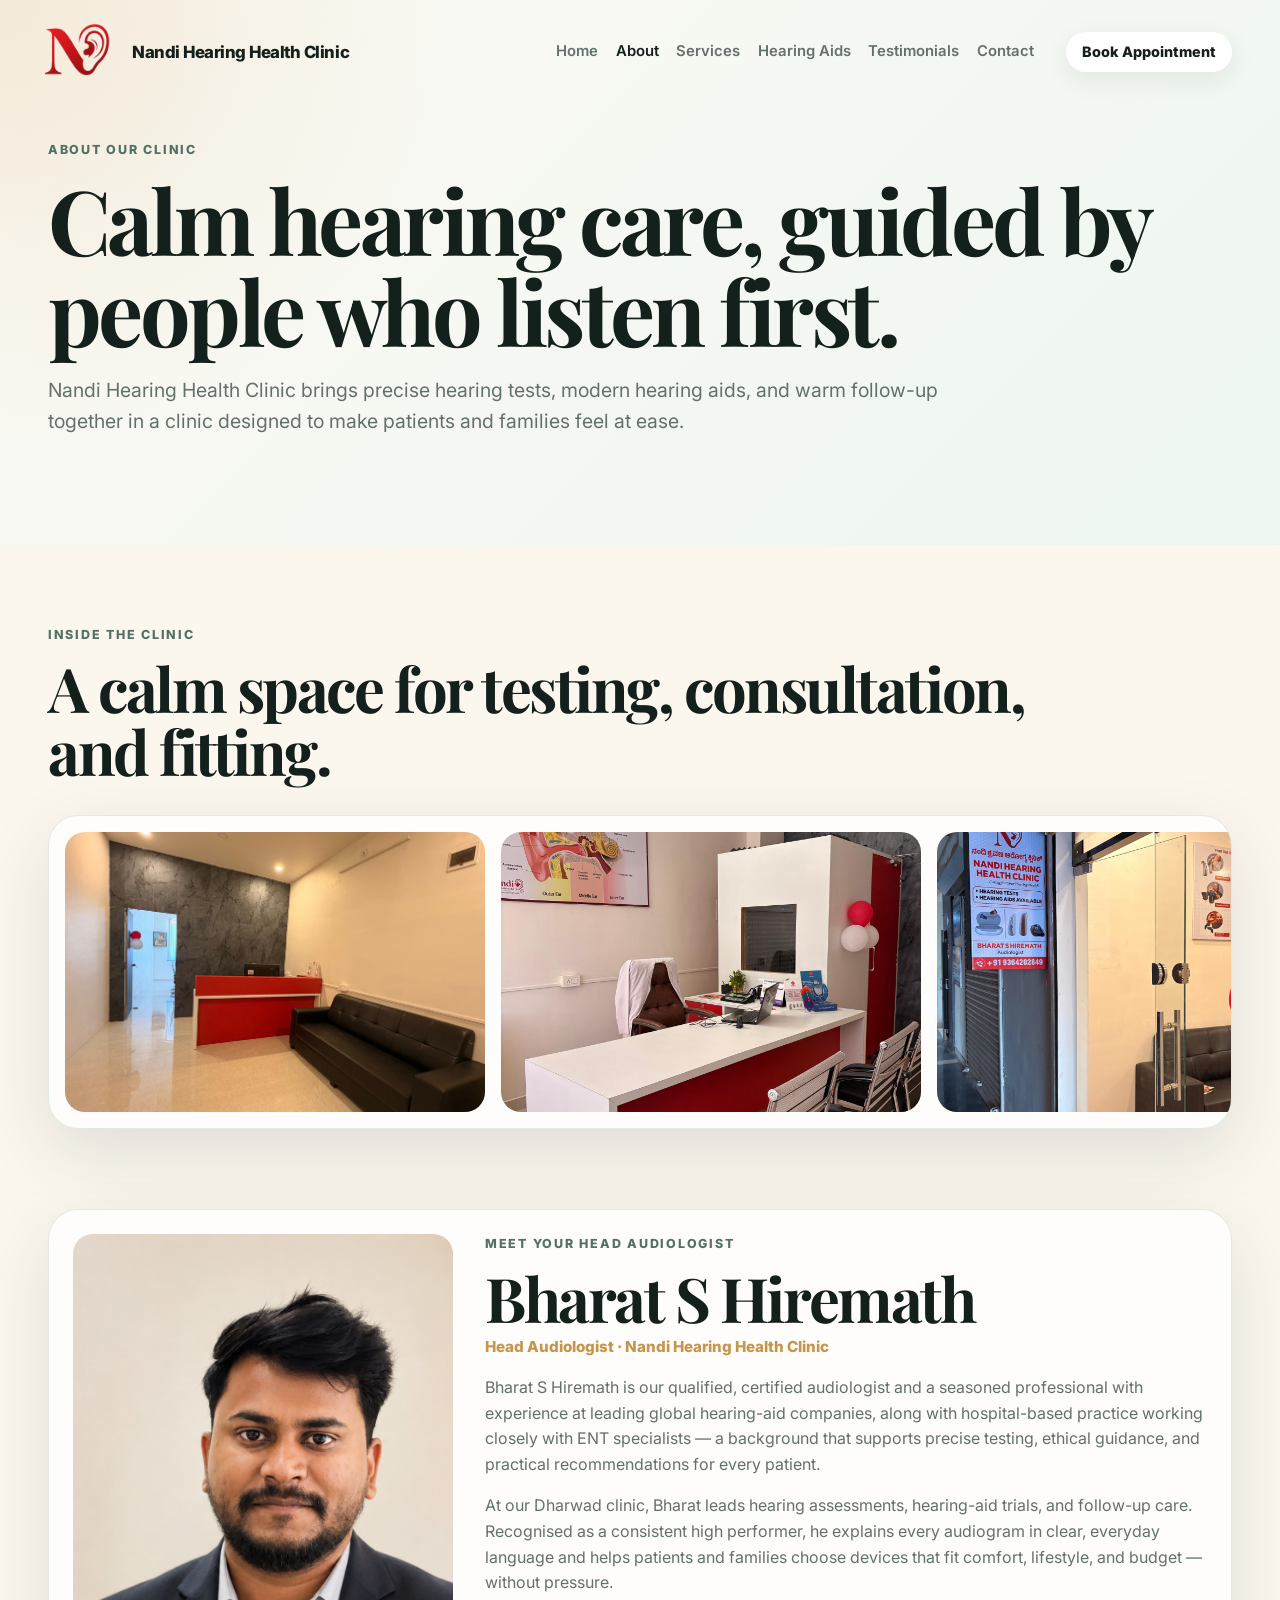
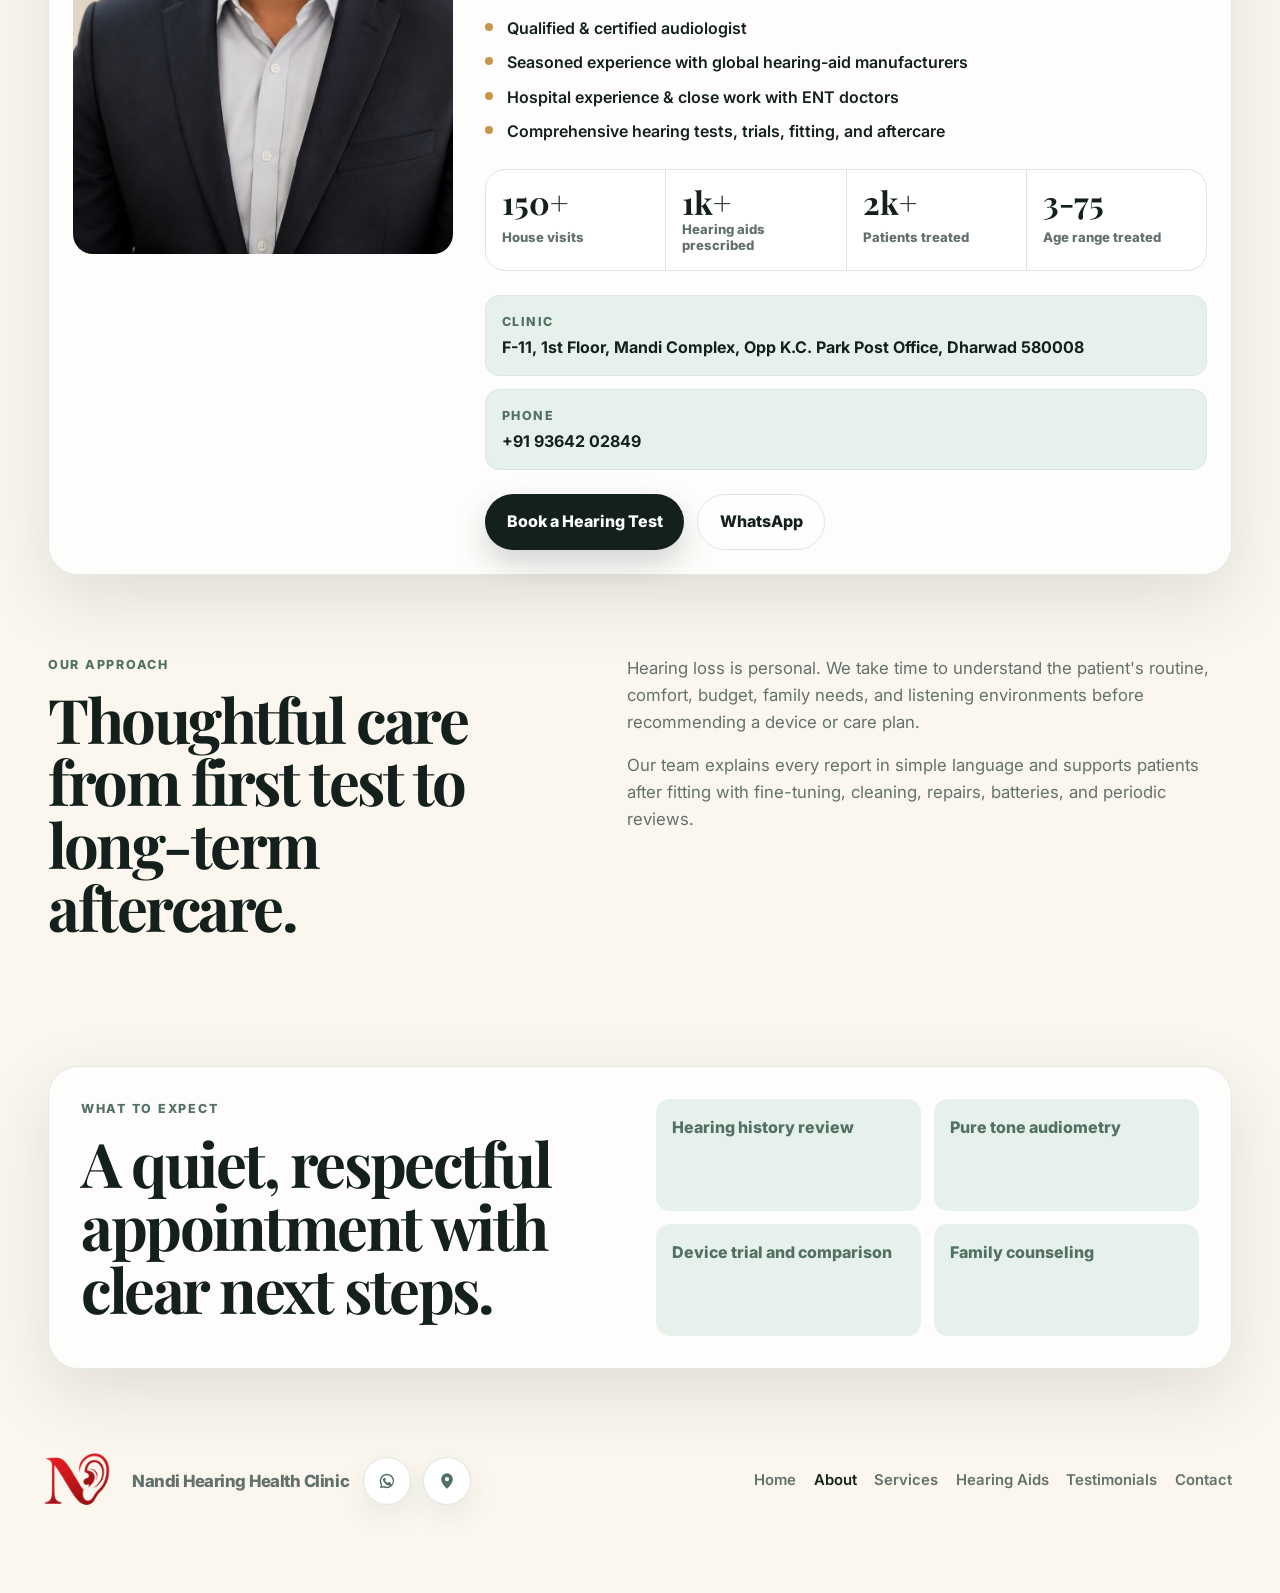
==== about/index.html @ ba181e6f "Remove outdated HTML files for about, contact, hearing aids, services, and testimonials pages; updat" ====
<!doctype html>
<html lang="en">

<head>
  <meta charset="UTF-8" />
  <meta name="viewport" content="width=device-width, initial-scale=1.0" />
  <meta name="description"
    content="Meet Bharat S Hiremath, head audiologist at Nandi Hearing Health Clinic in Dharwad — hearing tests, hearing aids, and patient-first care." />
  <title>About | Nandi Hearing Health Clinic</title>
  <link rel="preconnect" href="https://fonts.googleapis.com" />
  <link rel="preconnect" href="https://fonts.gstatic.com" crossorigin />
  <link
    href="https://fonts.googleapis.com/css2?family=Inter:wght@400;500;600;700;800&family=Playfair+Display:wght@600;700&display=swap"
    rel="stylesheet" />
  <link rel="stylesheet" href="../styles.css?v=responsive-1" />
  <link rel="icon" href="../photos/logo/logo.png" type="image/png" />
</head>

<body>
  <header class="page-header">
    <nav class="nav section" aria-label="Primary navigation">
      <a class="brand" href="../" aria-label="Nandi Hearing Health Clinic home">
        <img class="brand-mark" src="../photos/logo/logo.png" alt="" width="120" height="120" />
        <span>Nandi Hearing Health Clinic</span>
      </a>
      <button class="nav-toggle" type="button" aria-expanded="false" aria-controls="site-nav" aria-label="Open menu">
        <span></span>
        <span></span>
        <span></span>
      </button>
      <div class="nav-links" id="site-nav">
        <a href="../">Home</a>
        <a class="active" href="./">About</a>
        <a href="../services/">Services</a>
        <a href="../hearing-aids/">Hearing Aids</a>
        <a href="../testimonials/">Testimonials</a>
        <a href="../contact/">Contact</a>
      </div>
      <a class="nav-cta" href="tel:+919364202849">Book Appointment</a>
    </nav>

    <section class="page-hero section">
      <p class="eyebrow">About our clinic</p>
      <h1>Calm hearing care, guided by people who listen first.</h1>
      <p>
        Nandi Hearing Health Clinic brings precise hearing tests, modern hearing aids, and warm
        follow-up together in a clinic designed to make patients and families feel at ease.
      </p>
    </section>
  </header>

  <main>
    <section class="section page-section">
      <div class="section-heading">
        <p class="eyebrow">Inside the clinic</p>
        <h2>A calm space for testing, consultation, and fitting.</h2>
      </div>
      <div class="auto-carousel" aria-label="Clinic photo carousel">
        <div class="auto-carousel-track">
          <img src="../photos/clinic/reception.jpg" alt="Reception at Nandi Hearing Health Clinic" />
          <img src="../photos/clinic/cabin.jpeg" alt="Audiology consultation cabin" />
          <img src="../photos/clinic/entrance.jpeg" alt="Clinic entrance" />
          <img src="../photos/clinic/building.jpeg" alt="Clinic building" />
          <img src="../photos/clinic/outside.jpeg" alt="Outside view of the clinic" />
          <img src="../photos/clinic/reception.jpg" alt="" aria-hidden="true" />
          <img src="../photos/clinic/cabin.jpeg" alt="" aria-hidden="true" />
          <img src="../photos/clinic/entrance.jpeg" alt="" aria-hidden="true" />
          <img src="../photos/clinic/building.jpeg" alt="" aria-hidden="true" />
          <img src="../photos/clinic/outside.jpeg" alt="" aria-hidden="true" />
        </div>
      </div>
    </section>

    <section class="section page-section" id="audiologist">
      <article class="audiologist-profile">
        <div class="audiologist-profile-media">
          <img src="../photos/audiologist/Audiologist.jpeg"
            alt="Nandi Hearing Health Clinic — Bharat S Hiremath, Head Audiologist" width="520" height="620"
            loading="lazy" />
        </div>
        <div class="audiologist-profile-copy">
          <p class="eyebrow">Meet your head audiologist</p>
          <h2>Bharat S Hiremath</h2>
          <p class="audiologist-title">Head Audiologist · Nandi Hearing Health Clinic</p>
          <p>
            Bharat S Hiremath is our qualified, certified audiologist and a seasoned professional
            with experience at leading
            global hearing-aid companies, along with hospital-based practice working closely
            with ENT specialists — a background that supports precise testing, ethical
            guidance, and practical recommendations for every patient.
          </p>
          <p>
            At our Dharwad clinic, Bharat leads hearing assessments, hearing-aid trials, and
            follow-up care. Recognised as a consistent high performer, he explains every
            audiogram in clear, everyday language and helps patients and families choose
            devices that fit comfort, lifestyle, and budget — without pressure.
          </p>
          <ul class="audiologist-highlights">
            <li>Qualified & certified audiologist</li>
            <li>Seasoned experience with global hearing-aid manufacturers</li>
            <li>Hospital experience & close work with ENT doctors</li>
            <li>Comprehensive hearing tests, trials, fitting, and aftercare</li>
          </ul>
          <div class="audiologist-stats" aria-label="Audiologist care statistics">
            <div>
              <strong>150+</strong>
              <span>House visits</span>
            </div>
            <div>
              <strong>1k+</strong>
              <span>Hearing aids prescribed</span>
            </div>
            <div>
              <strong>2k+</strong>
              <span>Patients treated</span>
            </div>
            <div>
              <strong>3-75</strong>
              <span>Age range treated</span>
            </div>
          </div>
          <div class="audiologist-meta">
            <div>
              <span>Clinic</span>
              <strong>F-11, 1st Floor, Mandi Complex, Opp K.C. Park Post Office, Dharwad 580008</strong>
            </div>
            <div>
              <span>Phone</span>
              <strong><a href="tel:+919364202849">+91 93642 02849</a></strong>
            </div>
          </div>
          <div class="audiologist-actions">
            <a class="button button-primary" href="tel:+919364202849">Book a Hearing Test</a>
            <a class="button button-secondary" href="https://wa.me/919364202849" target="_blank" rel="noreferrer">
              WhatsApp
            </a>
          </div>
        </div>
      </article>
    </section>

    <section class="split section page-section">
      <div>
        <p class="eyebrow">Our approach</p>
        <h2>Thoughtful care from first test to long-term aftercare.</h2>
      </div>
      <div class="split-copy">
        <p>
          Hearing loss is personal. We take time to understand the patient's routine,
          comfort, budget, family needs, and listening environments before recommending a
          device or care plan.
        </p>
        <p>
          Our team explains every report in simple language and supports patients after
          fitting with fine-tuning, cleaning, repairs, batteries, and periodic reviews.
        </p>
      </div>
    </section>

    <section class="section page-section compact-section">
      <div class="why-card">
        <div>
          <p class="eyebrow">What to expect</p>
          <h2>A quiet, respectful appointment with clear next steps.</h2>
        </div>
        <div class="why-list">
          <span>Hearing history review</span>
          <span>Pure tone audiometry</span>
          <span>Device trial and comparison</span>
          <span>Family counseling</span>
        </div>
      </div>
    </section>
  </main>

  <footer class="footer">
    <div class="footer-brand">
      <a class="brand" href="../">
        <img class="brand-mark" src="../photos/logo/logo.png" alt="" width="120" height="120" />
        <span>Nandi Hearing Health Clinic</span>
      </a>
      <div class="footer-brand-icons icon-links" aria-label="Contact us">
        <a href="https://wa.me/919364202849" target="_blank" rel="noreferrer" aria-label="WhatsApp">
          <svg viewBox="0 0 24 24" aria-hidden="true">
            <path
              d="M12 3.2A8.7 8.7 0 0 0 4.6 16.5L3.5 20.8l4.4-1.1A8.7 8.7 0 1 0 12 3.2Zm0 15.8a7 7 0 0 1-3.6-1l-.3-.2-2.6.7.7-2.5-.2-.3A7 7 0 1 1 12 19Zm4-5.2c-.2-.1-1.3-.7-1.5-.7s-.3-.1-.5.1-.6.7-.7.9-.3.2-.5.1a5.8 5.8 0 0 1-2.9-2.5c-.2-.3 0-.4.1-.6l.4-.5c.1-.2.1-.3 0-.5l-.7-1.6c-.2-.4-.3-.4-.5-.4h-.4c-.2 0-.5.1-.7.3-.3.3-.9.9-.9 2.1s.9 2.4 1 2.6c.1.2 1.8 2.8 4.4 3.9.6.3 1.1.4 1.5.5.6.2 1.2.1 1.6.1.5-.1 1.3-.5 1.5-1.1.2-.5.2-1 .1-1.1 0-.2-.2-.2-.4-.3Z" />
          </svg>
        </a>
        <a href="https://www.google.com/search?sca_esv=329b636961daedd2&amp;sxsrf=ANbL-n7UEyuGPYiP8LibcN6B_UWHxGf1Eg:1778841564408&amp;q=Nandi+Hearing+Health+Clinic&amp;si=AL3DRZGNtcdgKOqVhotcr-UG2kkYpwR2WO4qu3O00NmpwBmLnYh-MBgK6r3JSb_7pPasdNBf3IpiQdnf6ZTWlhOPQF0CysIoCIsLLjvF9m_OcBkJsQEiHB6d9CXgu1tKIDxrBu3wslUM&amp;sa=X&amp;sqi=2&amp;ved=2ahUKEwjIqrucjbuUAxV6LBAIHUN8BsAQ_coHegQINBAB&amp;biw=1646&amp;bih=860&amp;dpr=1.75"
          target="_blank" rel="noreferrer" aria-label="View location on Google">
          <svg viewBox="0 0 24 24" aria-hidden="true">
            <path
              d="M12 2.8a7 7 0 0 0-7 7c0 5.3 7 11.4 7 11.4s7-6.1 7-11.4a7 7 0 0 0-7-7Zm0 9.5a2.5 2.5 0 1 1 0-5 2.5 2.5 0 0 1 0 5Z" />
          </svg>
        </a>
      </div>
    </div>
    <div class="footer-links">
      <a href="../">Home</a>
      <a class="active" href="./">About</a>
      <a href="../services/">Services</a>
      <a href="../hearing-aids/">Hearing Aids</a>
      <a href="../testimonials/">Testimonials</a>
      <a href="../contact/">Contact</a>
    </div>
  </footer>
  <script src="../script.js"></script>
</body>

</html>
---- styles.css ----
:root {
  --ink: #13201c;
  --muted: #63716c;
  --line: #dde7e2;
  --cream: #fbf7ef;
  --sage: #e7f1eb;
  --sage-dark: #527164;
  --gold: #c7954a;
  --white: #ffffff;
  --shadow: 0 24px 70px rgba(30, 45, 40, 0.12);
  --radius-lg: 30px;
  --radius-md: 20px;
  --radius-sm: 14px;
  --page-max: 1280px;
  --gutter: clamp(1.25rem, 4vw, 3rem);
}

* {
  box-sizing: border-box;
}

html {
  scroll-behavior: smooth;
}

body {
  margin: 0;
  overflow-x: hidden;
  background: var(--cream);
  color: var(--ink);
  font-family: "Inter", system-ui, -apple-system, BlinkMacSystemFont, "Segoe UI", sans-serif;
  line-height: 1.6;
}

img,
svg {
  max-width: 100%;
}

a {
  color: inherit;
  text-decoration: none;
}

button,
input,
select {
  font: inherit;
}

input,
select {
  color-scheme: light;
}

.site-header {
  position: relative;
  overflow: hidden;
  padding-top: 0;
  background:
    radial-gradient(circle at top right, rgba(199, 149, 74, 0.2), transparent 34rem),
    linear-gradient(135deg, #fdfaf4 0%, #edf6f0 100%);
}

.page-header {
  position: relative;
  overflow: hidden;
  padding-top: 0;
  background:
    radial-gradient(circle at top left, rgba(199, 149, 74, 0.16), transparent 28rem),
    linear-gradient(135deg, #fdfaf4 0%, #edf6f0 100%);
}

.site-header>.nav,
.page-header>.nav {
  margin-top: -1.75rem;
  padding-top: 0;
  padding-bottom: 1.75rem;
}

.site-header>.hero,
.page-header>.page-hero {
  margin-top: -1.25rem;
  padding-top: 0;
}

.site-header .hero-content,
.page-header .page-hero>.eyebrow:first-child {
  margin-top: -0.35rem;
}

.site-header::after {
  position: absolute;
  right: -9rem;
  bottom: -12rem;
  width: 28rem;
  height: 28rem;
  content: "";
  border: 1px solid rgba(82, 113, 100, 0.18);
  border-radius: 999px;
}

.section {
  width: min(100%, var(--page-max));
  max-width: var(--page-max);
  margin-right: auto;
  margin-left: auto;
  padding-right: var(--gutter);
  padding-left: var(--gutter);
}

.nav {
  position: relative;
  z-index: 2;
  display: flex;
  flex-wrap: nowrap;
  align-items: center;
  justify-content: space-between;
  gap: 1rem 1.5rem;
  width: min(100%, var(--page-max));
  max-width: var(--page-max);
  margin-right: auto;
  margin-left: auto;
  padding-top: 0;
  padding-bottom: 0;
  padding-right: var(--gutter);
  padding-left: var(--gutter);
}

.nav-toggle {
  display: none;
  flex-direction: column;
  justify-content: center;
  gap: 0.32rem;
  width: 2.75rem;
  height: 2.75rem;
  margin-left: auto;
  padding: 0;
  border: 1px solid var(--line);
  border-radius: 999px;
  background: var(--white);
  box-shadow: 0 8px 26px rgba(30, 45, 40, 0.08);
  cursor: pointer;
}

.nav-toggle span {
  display: block;
  width: 1.1rem;
  height: 2px;
  margin: 0 auto;
  border-radius: 999px;
  background: var(--ink);
  transition: transform 180ms ease, opacity 180ms ease;
}

.nav-toggle[aria-expanded="true"] span:nth-child(1) {
  transform: translateY(6px) rotate(45deg);
}

.nav-toggle[aria-expanded="true"] span:nth-child(2) {
  opacity: 0;
}

.nav-toggle[aria-expanded="true"] span:nth-child(3) {
  transform: translateY(-6px) rotate(-45deg);
}

.brand {
  display: flex;
  align-items: center;
  gap: 0.75rem;
  min-height: 2.75rem;
  min-width: 0;
  margin-left: -0.5rem;
  font-weight: 800;
  letter-spacing: -0.03em;
}

.brand>span {
  font-size: clamp(0.92rem, 1.6vw, 1.05rem);
  line-height: 1.25;
  white-space: nowrap;
}

.brand-mark {
  display: block;
  width: 2.75rem;
  height: 2.75rem;
  flex-shrink: 0;
  overflow: hidden;
  border-radius: 0;
  background: transparent;
  object-fit: contain;
}

.nav .brand-mark {
  width: 10rem;
  height: 10rem;
}

.nav .brand {
  min-height: 0;
  gap: 0;
  margin-left: -3.25rem;
}

.nav .brand>span {
  margin-left: -1.5rem;
}

.footer .brand-mark {
  width: 10rem;
  height: 10rem;
}

.footer-brand {
  display: flex;
  align-items: center;
  gap: 0.85rem;
  flex-wrap: wrap;
  min-width: 0;
  margin-left: -3.25rem;
}

.footer .footer-brand .brand {
  gap: 0;
  margin-left: 0;
  min-height: 0;
}

.footer .brand>span {
  margin-left: -1.5rem;
}

.footer-brand-icons {
  flex-shrink: 0;
}

.nav-links {
  display: flex;
  align-items: center;
  gap: clamp(0.65rem, 1.4vw, 1.1rem);
  margin-left: auto;
  margin-right: 0.5rem;
  color: var(--muted);
  font-size: 0.93rem;
  font-weight: 600;
  white-space: nowrap;
}

.nav-links a {
  transition: color 180ms ease;
}

.nav-links a:hover {
  color: var(--ink);
}

.nav-links a.active {
  color: var(--ink);
}

.nav-cta,
.button {
  display: inline-flex;
  align-items: center;
  justify-content: center;
  min-height: 3rem;
  border: 0;
  border-radius: 999px;
  cursor: pointer;
  font-weight: 800;
  transition:
    transform 180ms ease,
    box-shadow 180ms ease,
    background 180ms ease;
}

.nav-cta {
  min-height: 2.5rem;
  padding: 0.5rem 1rem;
  background: var(--white);
  box-shadow: 0 8px 26px rgba(30, 45, 40, 0.08);
  font-size: 0.9rem;
  white-space: nowrap;
}

.button {
  padding: 0.9rem 1.35rem;
}

.button:hover,
.nav-cta:hover {
  transform: translateY(-2px);
}

.button-primary {
  background: var(--ink);
  color: var(--white);
  box-shadow: 0 14px 30px rgba(19, 32, 28, 0.18);
}

.button-primary:hover {
  background: #20342e;
}

.button-secondary {
  border: 1px solid var(--line);
  background: rgba(255, 255, 255, 0.7);
  color: var(--ink);
}

.text-link {
  display: inline-flex;
  align-items: center;
  color: var(--sage-dark);
  font-weight: 800;
  text-decoration: underline;
  text-underline-offset: 0.28em;
}

.full-width {
  width: 100%;
}

.hero {
  position: relative;
  z-index: 1;
  display: grid;
  grid-template-columns: minmax(0, 1fr) minmax(320px, 440px);
  gap: 1.25rem;
  align-items: start;
  padding-top: 0;
  padding-bottom: 6rem;
}

.hero-content,
.hero-aside {
  min-width: 0;
}

.hero-aside {
  display: grid;
  gap: 1rem;
  align-content: start;
}

.hero-visual {
  grid-column: 1 / -1;
  overflow: hidden;
  border: 1px solid rgba(221, 231, 226, 0.9);
  border-radius: var(--radius-lg);
  box-shadow: var(--shadow);
}

.hero-visual img {
  display: block;
  width: 100%;
  max-height: 420px;
  object-fit: cover;
}

.hero-media {
  margin: 0;
  overflow: hidden;
  border: 1px solid rgba(221, 231, 226, 0.9);
  border-radius: var(--radius-lg);
  box-shadow: var(--shadow);
  min-height: min(420px, 55vh);
  background: linear-gradient(160deg,
      rgba(255, 255, 255, 0.55),
      rgba(221, 231, 226, 0.75));
}

.hero-media img {
  display: block;
  width: 100%;
  max-height: min(560px, 70vh);
  object-fit: cover;
}

.hero-aside .hero-media img {
  max-height: min(280px, 40vh);
}

.hero-media:has(img) {
  min-height: 0;
  background: none;
}

.page-hero {
  padding-top: 0;
  padding-bottom: 5.5rem;
}

.page-hero h1 {
  max-width: none;
  margin-bottom: 1.2rem;
  font-size: clamp(3rem, 7vw, 5.8rem);
}

.page-hero p:not(.eyebrow) {
  max-width: min(100%, 920px);
  color: var(--muted);
  font-size: clamp(1.05rem, 2vw, 1.22rem);
}

.eyebrow {
  margin: 0 0 0.8rem;
  color: var(--sage-dark);
  font-size: 0.78rem;
  font-weight: 800;
  letter-spacing: 0.14em;
  text-transform: uppercase;
}

h1,
h2,
h3,
p {
  margin-top: 0;
}

h1,
h2 {
  font-family: "Playfair Display", Georgia, serif;
  letter-spacing: -0.04em;
  line-height: 1.02;
}

h1 {
  max-width: 100%;
  margin-bottom: 1.4rem;
  font-size: clamp(3.2rem, 8vw, 6.75rem);
  overflow-wrap: normal;
  word-break: normal;
  hyphens: none;
}

h2 {
  margin-bottom: 1rem;
  font-size: clamp(2.2rem, 4.8vw, 4.4rem);
}

h3 {
  margin-bottom: 0.65rem;
  font-size: 1.15rem;
  letter-spacing: -0.02em;
}

.hero-copy {
  max-width: 660px;
  color: var(--muted);
  font-size: clamp(1.05rem, 2vw, 1.25rem);
}

.hero-actions,
.trust-row {
  display: flex;
  flex-wrap: wrap;
  gap: 0.8rem;
  align-items: center;
}

.hero-actions {
  margin-top: 2rem;
}

.trust-row {
  margin-top: 1.6rem;
  color: var(--sage-dark);
  font-size: 0.95rem;
  font-weight: 800;
}

.trust-row span {
  display: inline-flex;
  align-items: center;
  gap: 0.45rem;
}

.trust-row span::before {
  width: 0.5rem;
  height: 0.5rem;
  content: "";
  border-radius: 50%;
  background: var(--gold);
}

.service-card,
.product-grid article,
.testimonial-grid figure,
.contact-panel,
.why-card {
  border: 1px solid rgba(221, 231, 226, 0.9);
  background: rgba(255, 255, 255, 0.74);
  box-shadow: var(--shadow);
  backdrop-filter: blur(16px);
}

.service-card p,
.product-grid p,
.testimonial-grid blockquote,
.contact-panel p,
.split-copy {
  color: var(--muted);
}

.card-topline {
  display: inline-flex;
  margin-bottom: 1rem;
  padding: 0.35rem 0.7rem;
  border-radius: 999px;
  background: var(--sage);
  color: var(--sage-dark);
  font-size: 0.78rem;
  font-weight: 800;
}

.stats {
  display: grid;
  grid-template-columns: repeat(4, minmax(0, 1fr));
  gap: 1px;
  overflow: hidden;
  position: relative;
  z-index: 2;
  margin-top: 2rem;
  border: 1px solid var(--line);
  border-radius: var(--radius-lg);
  background: var(--line);
  box-shadow: 0 18px 50px rgba(30, 45, 40, 0.09);
}

.stats div {
  display: grid;
  gap: 0.2rem;
  min-width: 0;
  padding: 1.35rem;
  background: var(--white);
}

.stats strong {
  font-family: "Playfair Display", Georgia, serif;
  font-size: clamp(1.85rem, 3vw, 2.25rem);
  line-height: 1;
  white-space: nowrap;
}

.stats span {
  color: var(--muted);
  font-size: 0.9rem;
  font-weight: 700;
}

.split {
  display: grid;
  grid-template-columns: 0.85fr 1fr;
  gap: 4rem;
  padding-top: 7rem;
  padding-bottom: 4.5rem;
}

.split-copy {
  font-size: 1.05rem;
}

.narrative-copy {
  max-width: min(100%, 980px);
  color: var(--muted);
  font-size: 1.05rem;
}

.section-heading {
  max-width: min(100%, 1080px);
  margin-bottom: 2rem;
}

.page-section {
  padding-top: 5rem;
}

.compact-section {
  padding-top: 2.5rem;
}

.compact-section .why-card {
  margin-top: 0;
}

.service-grid,
.product-grid,
.testimonial-grid {
  display: grid;
  gap: 1rem;
}

.problem-grid,
.journey-grid {
  display: grid;
  gap: 1rem;
}

.problem-grid {
  grid-template-columns: repeat(4, 1fr);
}

.problem-grid article,
.journey-grid article {
  border: 1px solid rgba(221, 231, 226, 0.9);
  background: rgba(255, 255, 255, 0.74);
  box-shadow: 0 14px 38px rgba(30, 45, 40, 0.07);
}

.problem-grid article {
  padding: 1.35rem;
  border-radius: var(--radius-md);
}

.problem-grid p,
.journey-grid p,
.impact-copy,
.home-cta p {
  color: var(--muted);
}

.impact-card,
.home-cta {
  display: grid;
  grid-template-columns: 0.9fr 1fr;
  gap: 2rem;
  margin-top: 0;
  padding: 2rem;
  border: 1px solid rgba(221, 231, 226, 0.9);
  border-radius: var(--radius-lg);
  background:
    radial-gradient(circle at top right, rgba(199, 149, 74, 0.16), transparent 22rem),
    rgba(255, 255, 255, 0.82);
  box-shadow: var(--shadow);
}

.impact-card h2,
.home-cta h2 {
  margin-bottom: 0;
}

.impact-copy {
  font-size: 1.05rem;
}

.journey-grid {
  grid-template-columns: repeat(4, 1fr);
}

.journey-grid article {
  padding: 1.35rem;
  border-radius: var(--radius-md);
}

.journey-grid span {
  display: inline-flex;
  margin-bottom: 1.2rem;
  color: var(--gold);
  font-family: "Playfair Display", Georgia, serif;
  font-size: 1.8rem;
  font-weight: 700;
}

.home-cta {
  align-items: center;
}

.home-cta h2 {
  max-width: none;
}

/* Body copy under the headline ("Why choose Nandi") */
.home-cta>div:first-child>h2+p {
  margin-top: 1.25rem;
  padding-top: 0.5rem;
}

.home-benefits {
  margin-top: 0;
}

.home-cta-links {
  display: flex;
  flex-wrap: wrap;
  gap: 0.8rem;
  justify-content: flex-start;
}

.home-cta-side {
  display: grid;
  gap: 1.2rem;
}

.service-grid {
  grid-template-columns: repeat(3, 1fr);
}

.service-card {
  padding: 1.35rem;
  border-radius: var(--radius-md);
  box-shadow: none;
}

.service-card .icon {
  display: inline-flex;
  margin-bottom: 1.5rem;
  color: var(--gold);
  font-family: "Playfair Display", Georgia, serif;
  font-size: 1.8rem;
  font-weight: 700;
}

.hearing-aids {
  padding-top: 6rem;
  padding-bottom: 0;
}

.product-grid {
  grid-template-columns: repeat(3, 1fr);
}

.product-grid article {
  display: grid;
  overflow: hidden;
  min-height: auto;
  padding: 0;
  border-radius: var(--radius-lg);
  background: rgba(255, 255, 255, 0.74);
  color: var(--ink);
}

.product-image {
  display: grid;
  min-height: 220px;
  place-items: center;
  padding: 1.5rem;
  background:
    radial-gradient(circle at top right, rgba(199, 149, 74, 0.16), transparent 12rem),
    linear-gradient(180deg, var(--sage), rgba(255, 255, 255, 0.95));
}

.product-image img {
  width: 100%;
  max-height: 190px;
  object-fit: contain;
}

.product-copy {
  padding: 1.35rem 1.5rem 1.5rem;
}

.product-grid p {
  color: var(--muted);
}

.brands-section {
  padding-top: 5rem;
}

.brand-strip {
  display: flex;
  flex-wrap: wrap;
  align-items: center;
  justify-content: center;
  gap: clamp(2rem, 5vw, 4rem);
  padding: 2.4rem;
  border: 1px solid rgba(221, 231, 226, 0.9);
  border-radius: var(--radius-lg);
  background: rgba(255, 255, 255, 0.74);
  box-shadow: var(--shadow);
}

.brands-section .brand-strip img {
  width: auto;
  height: 140px;
  max-width: none;
  max-height: none;
  object-fit: contain;
  filter: grayscale(0.15);
  opacity: 0.92;
}

.auto-carousel {
  overflow: hidden;
  border: 1px solid rgba(221, 231, 226, 0.9);
  border-radius: var(--radius-lg);
  background: rgba(255, 255, 255, 0.74);
  box-shadow: var(--shadow);
}

.auto-carousel:has(+ .service-grid) {
  margin-bottom: 2.5rem;
}

.auto-carousel-track {
  display: flex;
  width: max-content;
  gap: 1rem;
  padding: 1rem;
  animation: carousel-scroll 42s linear infinite;
}

.auto-carousel:hover .auto-carousel-track {
  animation-play-state: paused;
}

.auto-carousel img {
  width: min(72vw, 420px);
  height: 280px;
  flex: 0 0 auto;
  border-radius: var(--radius-md);
  object-fit: cover;
}

.product-carousel .auto-carousel-track {
  animation-duration: 56s;
}

.product-carousel img {
  padding: 1rem;
  background:
    radial-gradient(circle at top right, rgba(199, 149, 74, 0.12), transparent 12rem),
    linear-gradient(180deg, var(--sage), rgba(255, 255, 255, 0.95));
  object-fit: contain;
}

@keyframes carousel-scroll {
  from {
    transform: translateX(0);
  }

  to {
    transform: translateX(calc(-50% - 0.5rem));
  }
}

@media (prefers-reduced-motion: reduce) {
  .auto-carousel-track {
    animation: none;
  }
}

.feature-image {
  overflow: hidden;
  margin-bottom: 2rem;
  border: 1px solid rgba(221, 231, 226, 0.9);
  border-radius: var(--radius-lg);
  box-shadow: var(--shadow);
}

.feature-image img {
  display: block;
  width: 100%;
  max-height: 360px;
  object-fit: cover;
}

.contact-photo {
  overflow: hidden;
  margin-top: 1.15rem;
  border: 1px solid var(--line);
  border-radius: var(--radius-md);
}

.contact-photo img {
  display: block;
  width: 100%;
  max-height: 300px;
  object-fit: contain;
  background: var(--white);
}

.why-card {
  display: grid;
  grid-template-columns: 1fr 1fr;
  gap: 2rem;
  margin: 6rem 0 0;
  padding: 2rem;
  border-radius: var(--radius-lg);
}

.why-list {
  display: grid;
  grid-template-columns: repeat(2, 1fr);
  gap: 0.8rem;
}

.why-list span {
  padding: 1rem;
  border-radius: var(--radius-sm);
  background: var(--sage);
  color: var(--sage-dark);
  font-weight: 800;
}

#testimonials {
  padding-top: 6rem;
}

.testimonial-grid {
  grid-template-columns: repeat(3, 1fr);
}

.testimonial-grid figure {
  margin: 0;
  padding: 1.35rem;
  border-radius: var(--radius-md);
  box-shadow: none;
}

.testimonial-grid blockquote {
  margin: 0 0 1.2rem;
}

.testimonial-grid figcaption {
  color: var(--ink);
  font-weight: 800;
}


.contact {
  padding-top: 6rem;
  padding-bottom: 6rem;
}

.contact-panel {
  display: grid;
  grid-template-columns: minmax(0, 0.85fr) minmax(0, 1fr);
  grid-template-rows: auto auto;
  align-items: start;
  column-gap: 2rem;
  row-gap: 1.15rem;
  padding: 2rem;
  border-radius: var(--radius-lg);
  background:
    radial-gradient(circle at top left, rgba(199, 149, 74, 0.17), transparent 20rem),
    rgba(255, 255, 255, 0.82);
}

.contact-panel__lead {
  grid-column: 1;
  grid-row: 1;
  display: flex;
  flex-direction: column;
  gap: 1.15rem;
  min-width: 0;
}

.contact-panel>.clinic-info {
  grid-column: 2;
  grid-row: 1;
  margin-top: 0;
}

.contact-panel__cta-stack {
  grid-column: 1;
  grid-row: 2;
  display: flex;
  flex-direction: column;
  gap: 1rem;
  min-width: 0;
}

.contact-panel>.contact-photo {
  grid-column: 2;
  grid-row: 2;
  margin-top: 0;
}

.contact-panel__cta-stack .contact-call-cta {
  justify-items: stretch;
  text-align: left;
}

.contact-panel__cta-stack .contact-call-cta__hint {
  max-width: none;
}

.contact-panel__cta-stack .contact-call-cta__btn {
  max-width: none;
}

.contact-panel__cta-stack .contact-details {
  margin-top: 0;
}

.contact-hours {
  margin: 0;
  color: var(--muted);
  font-size: 0.95rem;
  font-weight: 600;
  text-align: center;
}

.contact-hours strong {
  color: var(--ink);
  font-weight: 800;
}

.contact-details {
  display: grid;
  gap: 0.6rem;
  margin-top: 1.5rem;
  color: var(--muted);
  font-weight: 700;
}

.contact-details a:hover {
  color: var(--ink);
}

.icon-links {
  display: flex;
  flex-wrap: wrap;
  gap: 0.75rem;
}

.icon-links a {
  display: inline-grid;
  width: 3rem;
  height: 3rem;
  place-items: center;
  border: 1px solid var(--line);
  border-radius: 999px;
  background: var(--white);
  color: var(--sage-dark);
  box-shadow: 0 10px 28px rgba(30, 45, 40, 0.08);
  transition:
    transform 180ms ease,
    color 180ms ease,
    border-color 180ms ease;
}

.icon-links a:hover {
  border-color: rgba(82, 113, 100, 0.35);
  color: var(--ink);
  transform: translateY(-2px);
}

.icon-links svg {
  width: 1.25rem;
  height: 1.25rem;
  fill: currentColor;
}

.clinic-info {
  display: grid;
  gap: 0.8rem;
  margin-top: 1.5rem;
}

.clinic-info div {
  display: grid;
  gap: 0.25rem;
  padding: 1rem;
  border: 1px solid var(--line);
  border-radius: var(--radius-sm);
  background: rgba(255, 255, 255, 0.68);
}

.clinic-info span {
  color: var(--sage-dark);
  font-size: 0.78rem;
  font-weight: 800;
  letter-spacing: 0.12em;
  text-transform: uppercase;
}

.clinic-info strong {
  color: var(--ink);
}

.contact-call-cta {
  display: grid;
  gap: 1rem;
  justify-items: center;
  width: 100%;
  margin-top: 0;
  padding: 1.75rem 1.35rem;
  border-radius: var(--radius-md);
  text-align: center;
  background: var(--white);
}

.contact-call-cta__hint {
  margin: 0;
  max-width: 22rem;
  color: var(--muted);
  font-size: 0.98rem;
  line-height: 1.5;
}

.contact-call-cta__btn {
  width: 100%;
  max-width: 20rem;
  min-height: 3.25rem;
  border-radius: 999px;
}

.photo-gallery {
  display: grid;
  grid-template-columns: 1.2fr 0.8fr;
  gap: 1rem;
}

.photo-card {
  display: grid;
  gap: 0.7rem;
  margin: 0;
}

.photo-card.large {
  grid-row: span 2;
}

.photo-img {
  display: block;
  width: 100%;
  min-height: 260px;
  object-fit: cover;
  border: 1px solid rgba(221, 231, 226, 0.9);
  border-radius: var(--radius-lg);
}

.photo-card.large .photo-img {
  min-height: 548px;
}

.photo-gallery-row {
  display: grid;
  grid-template-columns: repeat(3, 1fr);
  gap: 1rem;
  margin-top: 1rem;
}

.photo-placeholder,
.team-photo {
  display: grid;
  min-height: 260px;
  place-items: center;
  border: 1px solid rgba(221, 231, 226, 0.9);
  border-radius: var(--radius-lg);
  background:
    linear-gradient(135deg, rgba(19, 32, 28, 0.68), rgba(82, 113, 100, 0.46)),
    radial-gradient(circle at top right, rgba(199, 149, 74, 0.42), transparent 13rem);
  color: rgba(255, 255, 255, 0.86);
  font-weight: 800;
  text-align: center;
}

.photo-card.large .photo-placeholder {
  min-height: 548px;
}

.photo-card figcaption {
  color: var(--muted);
  font-size: 0.95rem;
  font-weight: 800;
}

.photo-link {
  color: var(--sage-dark);
  font-weight: 800;
  text-decoration: underline;
  text-underline-offset: 0.22em;
}

.audiologist-profile {
  display: grid;
  grid-template-columns: minmax(260px, 380px) minmax(0, 1fr);
  gap: 2rem;
  align-items: start;
  padding: 1.5rem;
  border: 1px solid rgba(221, 231, 226, 0.9);
  border-radius: var(--radius-lg);
  background: rgba(255, 255, 255, 0.74);
  box-shadow: var(--shadow);
}

.audiologist-profile-media {
  overflow: hidden;
  border-radius: var(--radius-md);
}

.audiologist-profile-media img {
  display: block;
  width: 100%;
  min-height: 320px;
  object-fit: cover;
}

.audiologist-profile-copy h2 {
  margin-bottom: 0.35rem;
}

.audiologist-title {
  margin-bottom: 1rem;
  color: var(--gold);
  font-size: 0.95rem;
  font-weight: 800;
}

.audiologist-profile-copy>p:not(.eyebrow):not(.audiologist-title) {
  color: var(--muted);
}

.audiologist-highlights {
  display: grid;
  gap: 0.55rem;
  margin: 1.25rem 0 1.5rem;
  padding: 0;
  list-style: none;
}

.audiologist-highlights li {
  position: relative;
  padding-left: 1.35rem;
  color: var(--ink);
  font-weight: 600;
}

.audiologist-highlights li::before {
  position: absolute;
  left: 0;
  content: "";
  width: 0.5rem;
  height: 0.5rem;
  margin-top: 0.45rem;
  border-radius: 50%;
  background: var(--gold);
}

.audiologist-stats {
  display: grid;
  grid-template-columns: repeat(4, minmax(0, 1fr));
  gap: 1px;
  overflow: hidden;
  margin: 1.35rem 0 1.5rem;
  border: 1px solid var(--line);
  border-radius: var(--radius-md);
  background: var(--line);
}

.audiologist-stats div {
  display: grid;
  gap: 0.2rem;
  min-width: 0;
  padding: 1rem;
  background: var(--white);
}

.audiologist-stats strong {
  font-family: "Playfair Display", Georgia, serif;
  font-size: clamp(1.45rem, 2.8vw, 2rem);
  line-height: 1;
  white-space: nowrap;
}

.audiologist-stats span {
  color: var(--muted);
  font-size: 0.82rem;
  font-weight: 800;
  line-height: 1.25;
}

.audiologist-meta {
  display: grid;
  gap: 0.8rem;
  margin-bottom: 1.5rem;
}

.audiologist-meta div {
  display: grid;
  gap: 0.25rem;
  padding: 1rem;
  border: 1px solid var(--line);
  border-radius: var(--radius-sm);
  background: var(--sage);
}

.audiologist-meta span {
  color: var(--sage-dark);
  font-size: 0.78rem;
  font-weight: 800;
  letter-spacing: 0.12em;
  text-transform: uppercase;
}

.audiologist-meta strong {
  color: var(--ink);
  font-weight: 700;
  line-height: 1.45;
}

.audiologist-meta a {
  color: var(--ink);
}

.audiologist-actions {
  display: flex;
  flex-wrap: wrap;
  gap: 0.8rem;
}

.team-grid {
  display: grid;
  grid-template-columns: repeat(3, 1fr);
  gap: 1rem;
}

.team-card {
  display: grid;
  gap: 1.2rem;
  padding: 1.2rem;
  border: 1px solid rgba(221, 231, 226, 0.9);
  border-radius: var(--radius-lg);
  background: rgba(255, 255, 255, 0.74);
  box-shadow: var(--shadow);
}

.team-photo {
  min-height: 230px;
  border-radius: var(--radius-md);
}

.team-card p {
  color: var(--muted);
}

.team-card .role {
  margin-bottom: 0.4rem;
  color: var(--gold);
  font-size: 0.78rem;
  font-weight: 800;
  letter-spacing: 0.12em;
  text-transform: uppercase;
}

.cta-band {
  display: flex;
  align-items: center;
  justify-content: space-between;
  gap: 1.5rem;
  padding: 2rem;
  border: 1px solid rgba(221, 231, 226, 0.9);
  border-radius: var(--radius-lg);
  background: var(--white);
  box-shadow: var(--shadow);
}

.cta-band h2 {
  max-width: 720px;
  margin-bottom: 0;
}

.footer {
  display: flex;
  flex-wrap: wrap;
  align-items: center;
  justify-content: space-between;
  gap: 1rem;
  width: min(100%, var(--page-max));
  max-width: var(--page-max);
  margin-right: auto;
  margin-left: auto;
  padding: 2rem var(--gutter);
  border-top: 0;
  color: var(--muted);
}

.footer p {
  margin: 0;
}

.footer-links {
  display: flex;
  flex-wrap: wrap;
  gap: clamp(0.8rem, 1.4vw, 1.1rem);
  font-size: 0.93rem;
  font-weight: 600;
}

.footer-links a {
  color: var(--muted);
  transition: color 180ms ease;
}

.footer-links a:hover,
.footer-links a.active {
  color: var(--ink);
}

body.nav-menu-open {
  overflow: hidden;
}

body.nav-menu-open::before {
  position: fixed;
  inset: 0;
  z-index: 99;
  background: rgba(19, 32, 28, 0.35);
  content: "";
}

@media (max-width: 980px) {
  .site-header,
  .page-header {
    overflow: visible;
  }

  .site-header > .nav,
  .page-header > .nav {
    margin-top: 0;
    padding-top: max(0.75rem, env(safe-area-inset-top, 0px));
    padding-bottom: 0.75rem;
  }

  .site-header > .hero,
  .page-header > .page-hero {
    margin-top: 0;
  }

  .site-header .hero-content,
  .page-header .page-hero > .eyebrow:first-child {
    margin-top: 0;
  }

  .nav {
    position: relative;
    z-index: 100;
    align-items: center;
    flex-wrap: nowrap;
  }

  .nav-toggle {
    display: inline-flex;
    position: relative;
    z-index: 102;
    flex-shrink: 0;
  }

  .nav .brand-mark {
    width: 4.25rem;
    height: 4.25rem;
  }

  .nav .brand {
    position: relative;
    z-index: 102;
    margin-left: -0.75rem;
  }

  .nav .brand > span {
    margin-left: -0.35rem;
  }

  .nav-links {
    display: flex;
    position: absolute;
    top: calc(100% + 0.25rem);
    right: 0;
    left: 0;
    visibility: hidden;
    width: auto;
    max-height: min(70vh, calc(100dvh - 7rem));
    margin: 0;
    flex-direction: column;
    gap: 0.15rem;
    padding: 0.5rem;
    border: 1px solid var(--line);
    border-radius: var(--radius-md);
    background: var(--white);
    box-shadow: var(--shadow);
    opacity: 0;
    overflow-y: auto;
    pointer-events: none;
    transition:
      opacity 180ms ease,
      visibility 180ms ease,
      transform 180ms ease;
    transform: translateY(-0.15rem);
    z-index: 101;
  }

  .nav-links.is-open {
    visibility: visible;
    opacity: 1;
    pointer-events: auto;
    transform: translateY(0);
  }

  .nav-links a {
    padding: 0.8rem 0.95rem;
    border-radius: var(--radius-sm);
  }

  .nav-links a:hover,
  .nav-links a.active {
    background: var(--sage);
  }

  .hero,
  .split,
  .why-card,
  .contact-panel,
  .photo-gallery,
  .impact-card,
  .home-cta,
  .audiologist-profile {
    grid-template-columns: 1fr;
  }

  .contact-panel__lead,
  .contact-panel>.clinic-info,
  .contact-panel__cta-stack,
  .contact-panel>.contact-photo {
    grid-column: 1;
    grid-row: auto;
  }

  .hero {
    gap: 1rem;
    padding-top: 0;
  }

  .stats {
    grid-template-columns: repeat(2, minmax(0, 1fr));
  }

  .service-grid,
  .product-grid,
  .testimonial-grid,
  .problem-grid,
  .journey-grid,
  .team-grid,
  .audiologist-stats {
    grid-template-columns: repeat(2, 1fr);
  }

  .photo-card.large .photo-placeholder,
  .photo-card.large .photo-img {
    min-height: 320px;
  }

  .photo-gallery-row {
    grid-template-columns: 1fr;
  }

  .footer-brand {
    width: 100%;
    margin-left: -1rem;
    justify-content: space-between;
  }

  .footer .footer-brand .brand {
    margin-left: -0.5rem;
  }

  .footer .brand>span {
    margin-left: 0;
    white-space: normal;
  }

  .footer .brand-mark {
    width: 5rem;
    height: 5rem;
  }
}

@media (max-width: 680px) {
  .nav-cta {
    display: none;
  }

  .hero {
    padding-top: 0;
    padding-bottom: 5rem;
  }

  .page-hero {
    padding-top: 0;
    padding-bottom: 4rem;
  }

  h1 {
    font-size: clamp(1.75rem, 4.8vw + 0.65rem, 2.35rem);
    line-height: 1.12;
  }

  .hero-actions .button {
    width: 100%;
  }

  .stats,
  .service-grid,
  .product-grid,
  .testimonial-grid,
  .problem-grid,
  .journey-grid,
  .why-list,
  .team-grid,
  .audiologist-stats {
    grid-template-columns: 1fr;
  }

  .split,
  .hearing-aids,
  #testimonials,
  .contact {
    padding-top: 4rem;
  }

  .stats {
    margin-top: 1rem;
  }

  .why-card,
  .contact-panel,
  .impact-card,
  .home-cta,
  .cta-band {
    padding: 1.25rem;
    border-radius: 24px;
  }

  .cta-band {
    align-items: flex-start;
    flex-direction: column;
  }

  .footer {
    flex-direction: column;
    align-items: flex-start;
  }

  .footer-brand {
    margin-left: -0.5rem;
  }

  .footer .brand-mark {
    width: 3.5rem;
    height: 3.5rem;
  }

  .footer-brand-icons {
    flex-shrink: 0;
    margin-left: auto;
  }
}

@media (max-width: 980px) {
  .hero-content h1 {
    font-size: clamp(1.85rem, 5vw + 0.75rem, 2.75rem);
    line-height: 1.12;
    letter-spacing: -0.03em;
  }

  .page-hero h1 {
    font-size: clamp(1.85rem, 5vw + 0.75rem, 2.75rem);
    line-height: 1.12;
  }
}
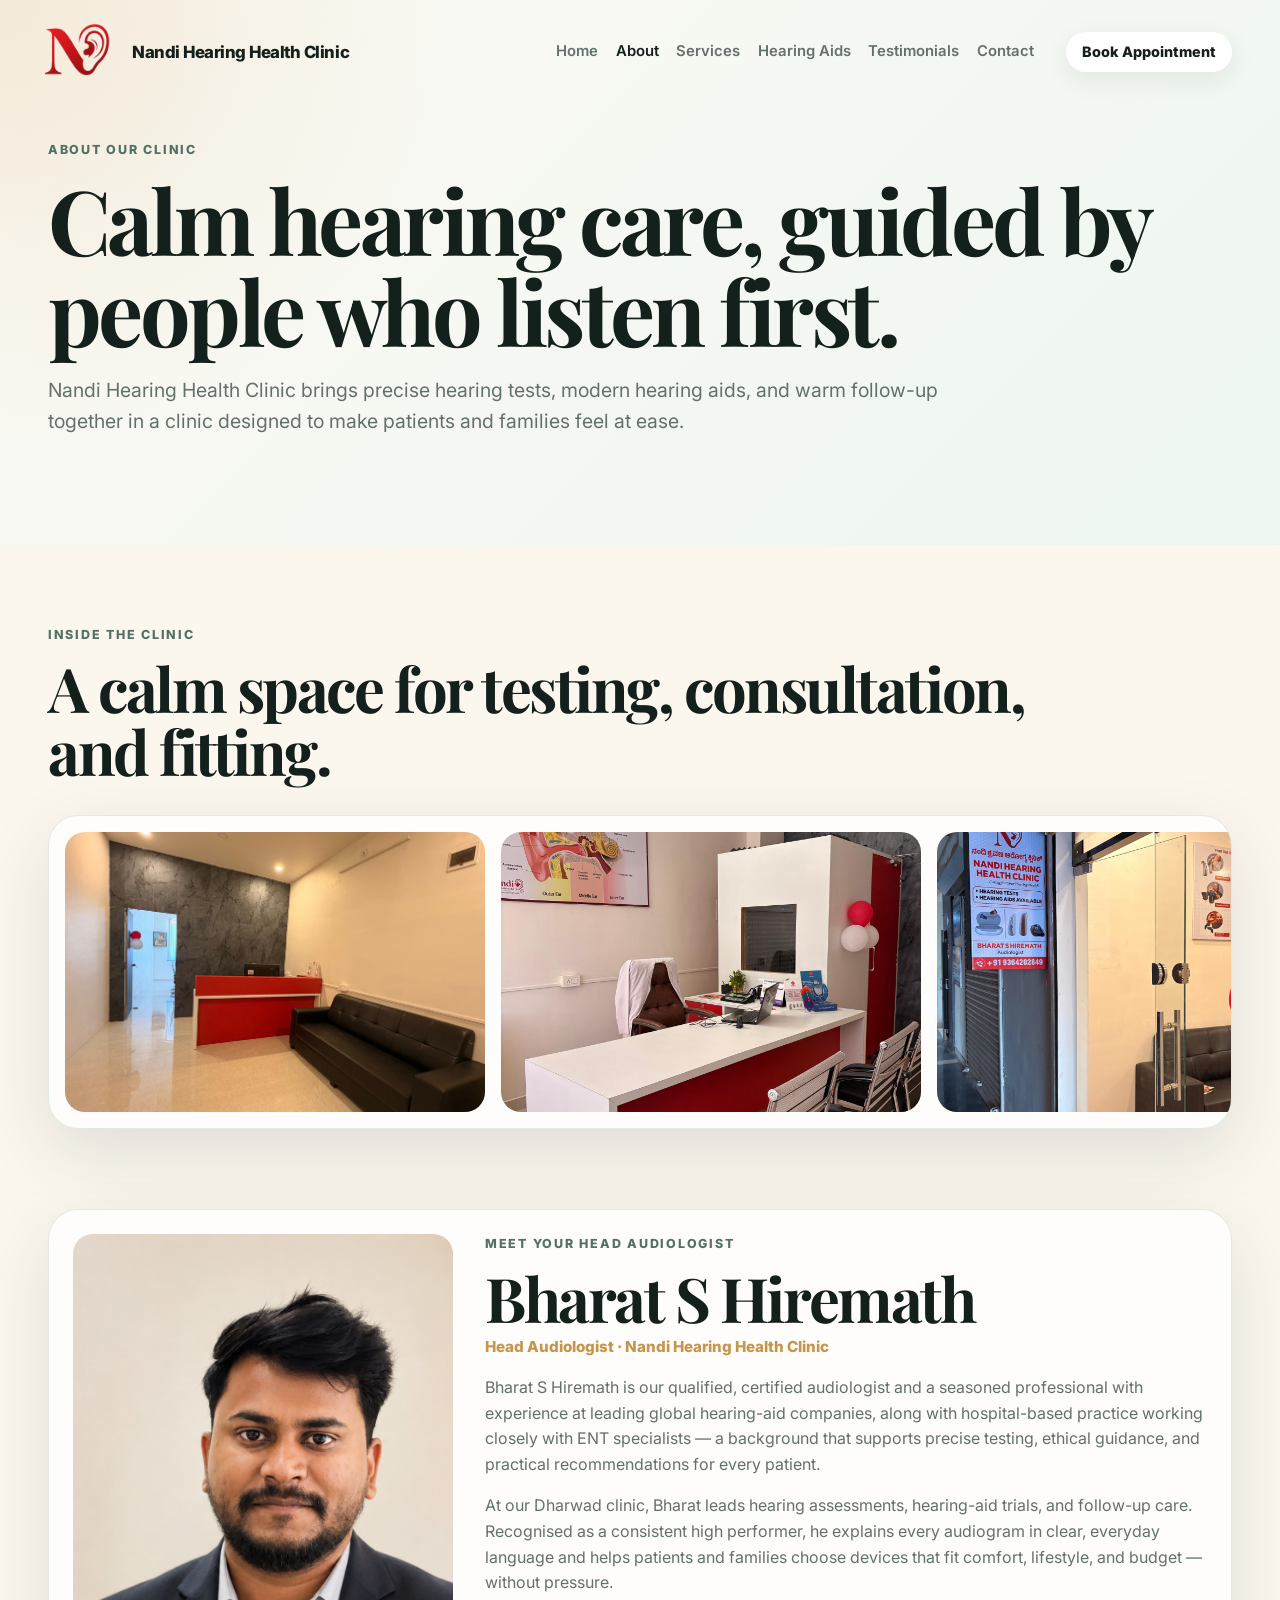
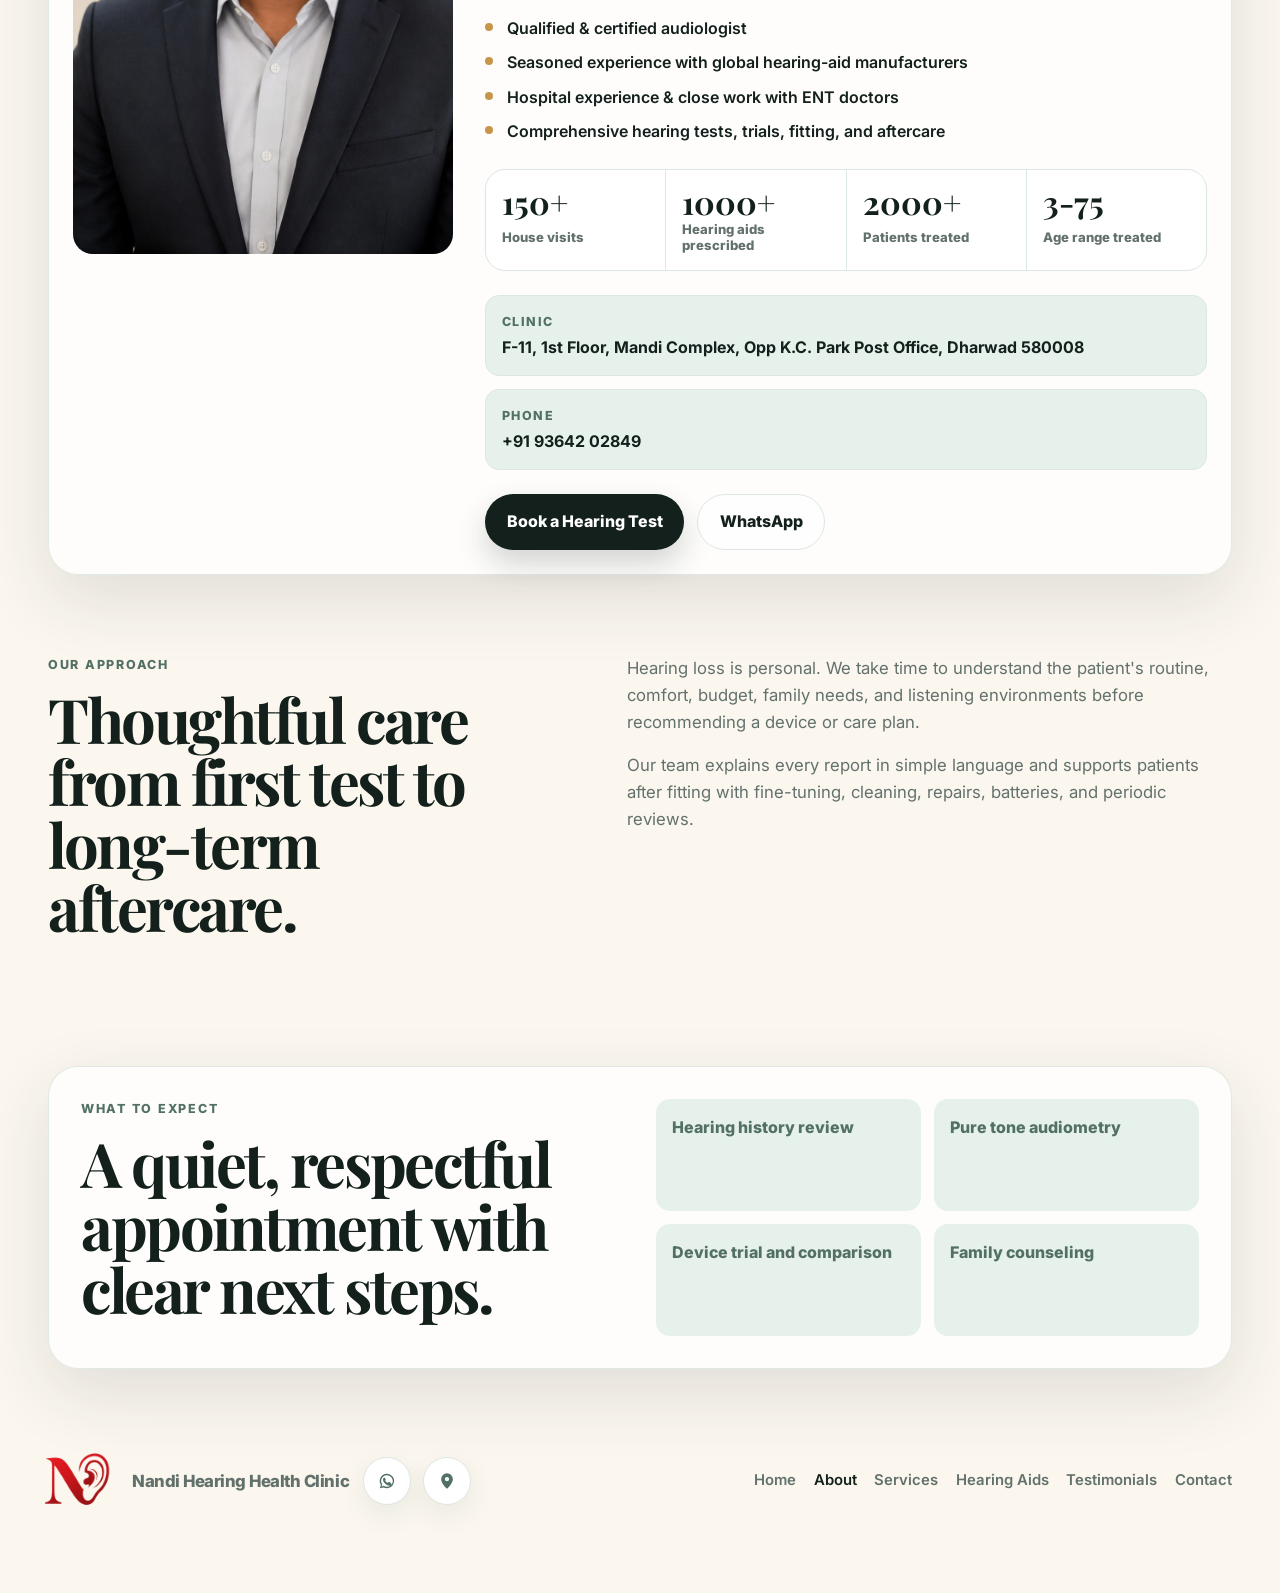
==== commit 612161e4: "Update numerical statistics in index.html and about/index.html for improved clarity and accuracy." ====
--- a/about/index.html
+++ b/about/index.html
@@ -107,11 +107,11 @@
               <span>House visits</span>
             </div>
             <div>
-              <strong>1k+</strong>
+              <strong>1000+</strong>
               <span>Hearing aids prescribed</span>
             </div>
             <div>
-              <strong>2k+</strong>
+              <strong>2000+</strong>
               <span>Patients treated</span>
             </div>
             <div>
--- a/styles.css
+++ b/styles.css
@@ -1412,23 +1412,6 @@
     overflow: visible;
   }
 
-  .site-header > .nav,
-  .page-header > .nav {
-    margin-top: 0;
-    padding-top: max(0.75rem, env(safe-area-inset-top, 0px));
-    padding-bottom: 0.75rem;
-  }
-
-  .site-header > .hero,
-  .page-header > .page-hero {
-    margin-top: 0;
-  }
-
-  .site-header .hero-content,
-  .page-header .page-hero > .eyebrow:first-child {
-    margin-top: 0;
-  }
-
   .nav {
     position: relative;
     z-index: 100;
@@ -1440,28 +1423,17 @@
     display: inline-flex;
     position: relative;
     z-index: 102;
-    flex-shrink: 0;
-  }
-
-  .nav .brand-mark {
-    width: 4.25rem;
-    height: 4.25rem;
   }
 
   .nav .brand {
     position: relative;
     z-index: 102;
-    margin-left: -0.75rem;
-  }
-
-  .nav .brand > span {
-    margin-left: -0.35rem;
   }
 
   .nav-links {
     display: flex;
     position: absolute;
-    top: calc(100% + 0.25rem);
+    top: calc(100% + 0.65rem);
     right: 0;
     left: 0;
     visibility: hidden;
@@ -1482,7 +1454,7 @@
       opacity 180ms ease,
       visibility 180ms ease,
       transform 180ms ease;
-    transform: translateY(-0.15rem);
+    transform: translateY(-0.35rem);
     z-index: 101;
   }
 
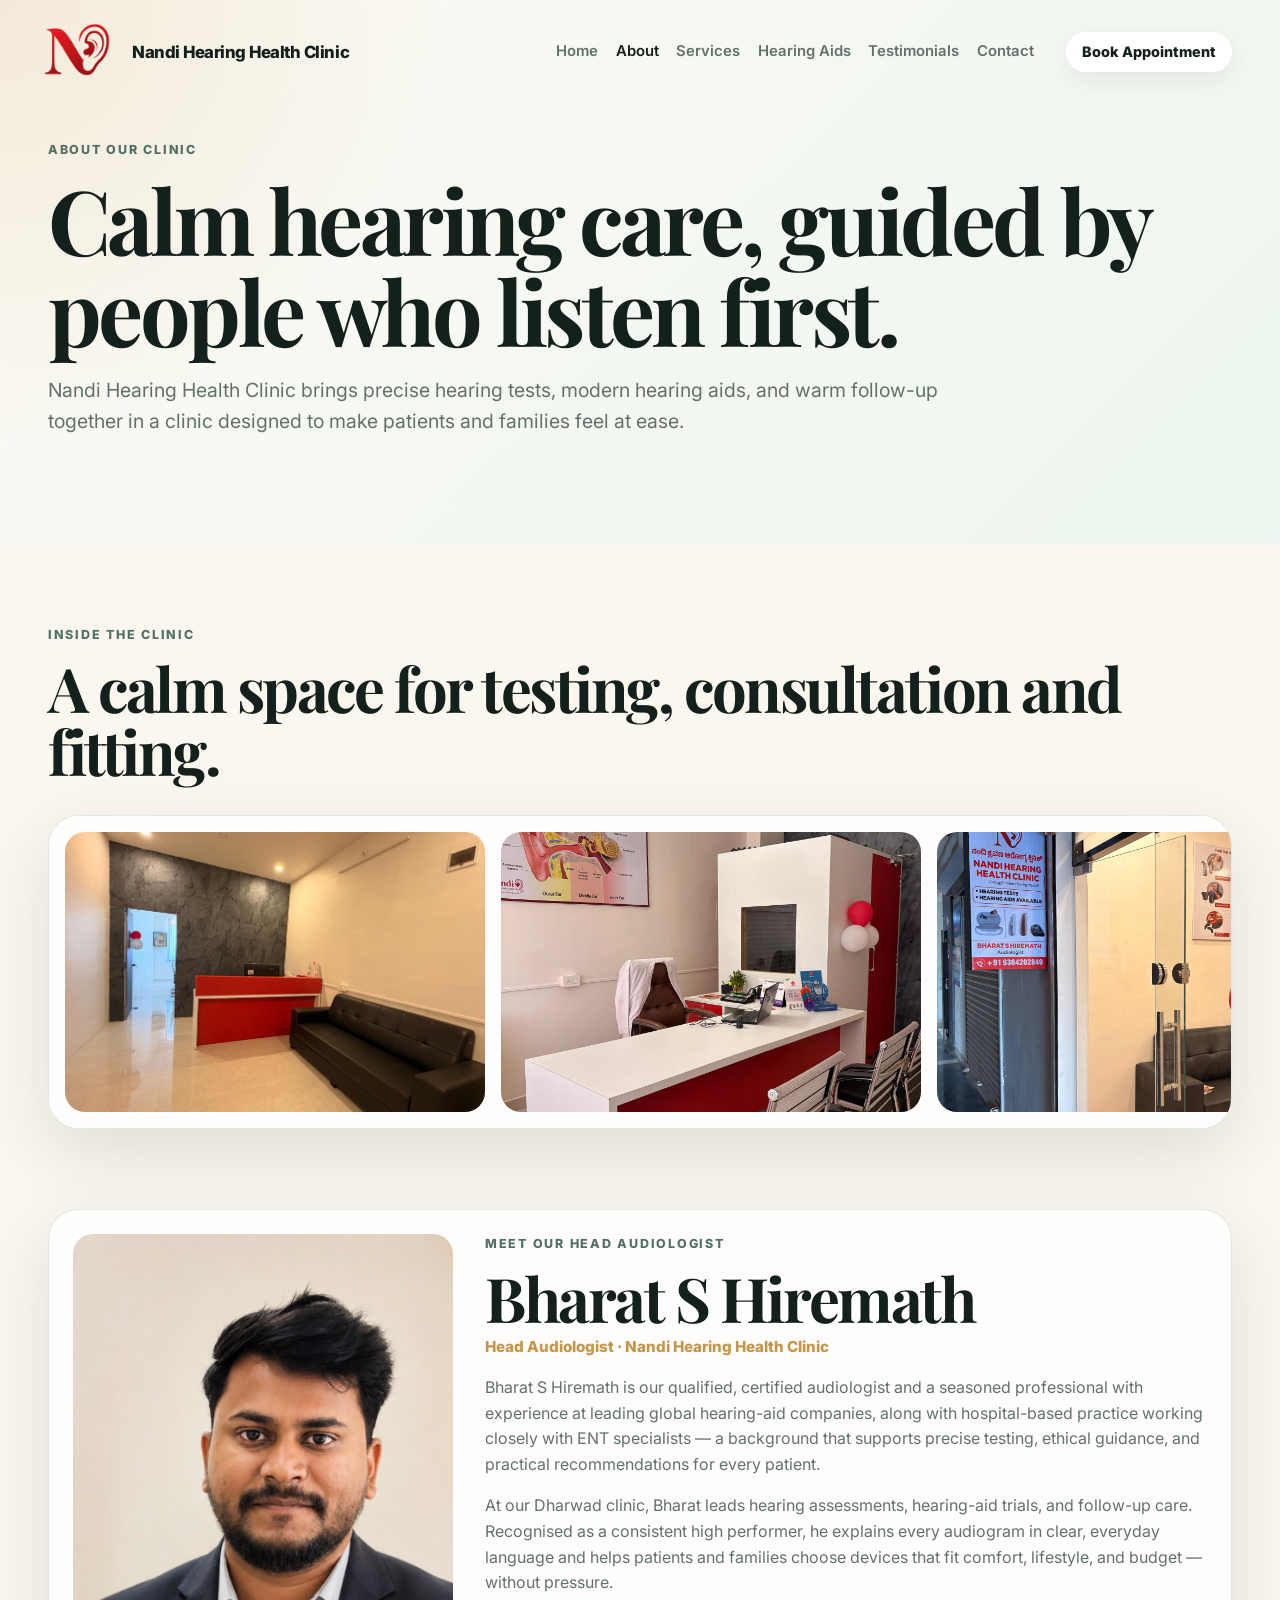
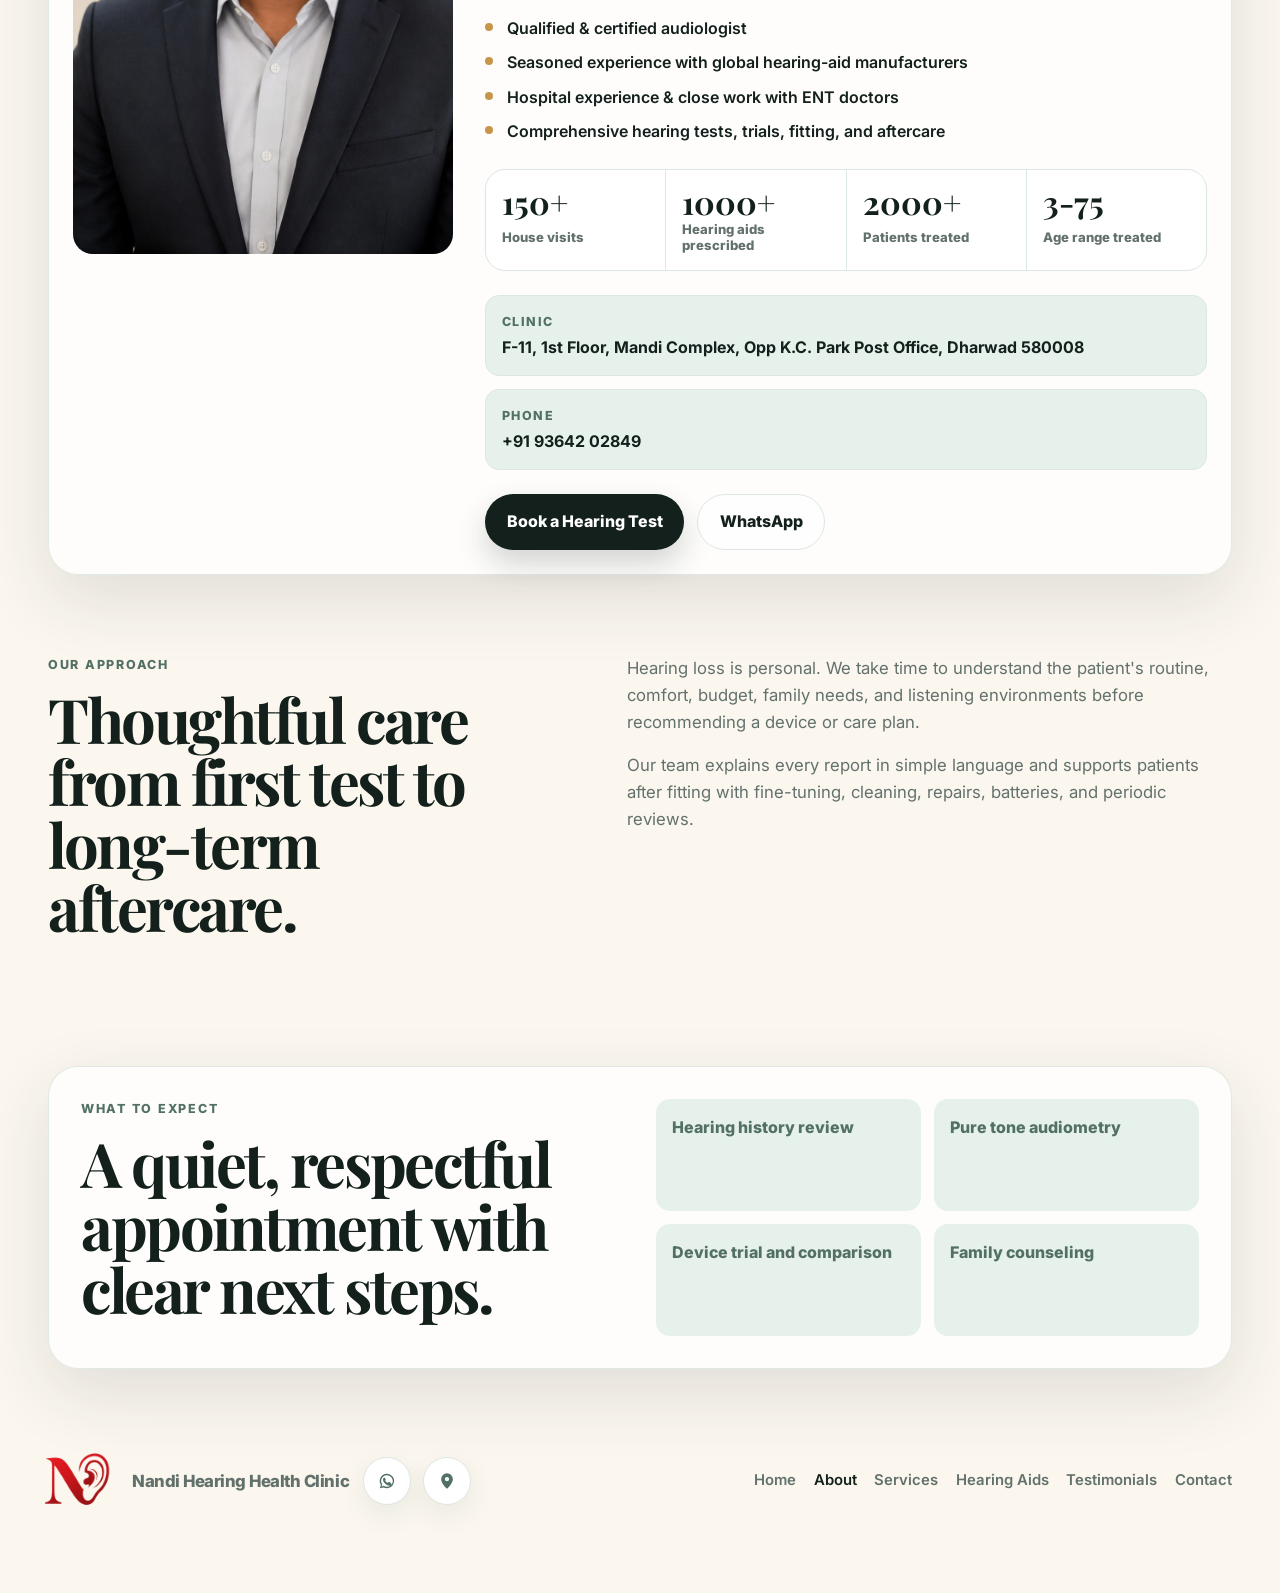
==== commit 711adb70: "Change "Meet your" to "Meet our"" ====
--- a/about/index.html
+++ b/about/index.html
@@ -53,7 +53,7 @@
     <section class="section page-section">
       <div class="section-heading">
         <p class="eyebrow">Inside the clinic</p>
-        <h2>A calm space for testing, consultation, and fitting.</h2>
+        <h2>A calm space for testing, consultation and fitting.</h2>
       </div>
       <div class="auto-carousel" aria-label="Clinic photo carousel">
         <div class="auto-carousel-track">
@@ -79,7 +79,7 @@
             loading="lazy" />
         </div>
         <div class="audiologist-profile-copy">
-          <p class="eyebrow">Meet your head audiologist</p>
+          <p class="eyebrow">Meet our head audiologist</p>
           <h2>Bharat S Hiremath</h2>
           <p class="audiologist-title">Head Audiologist · Nandi Hearing Health Clinic</p>
           <p>
--- a/styles.css
+++ b/styles.css
@@ -87,17 +87,6 @@
 .site-header .hero-content,
 .page-header .page-hero>.eyebrow:first-child {
   margin-top: -0.35rem;
-}
-
-.site-header::after {
-  position: absolute;
-  right: -9rem;
-  bottom: -12rem;
-  width: 28rem;
-  height: 28rem;
-  content: "";
-  border: 1px solid rgba(82, 113, 100, 0.18);
-  border-radius: 999px;
 }
 
 .section {
